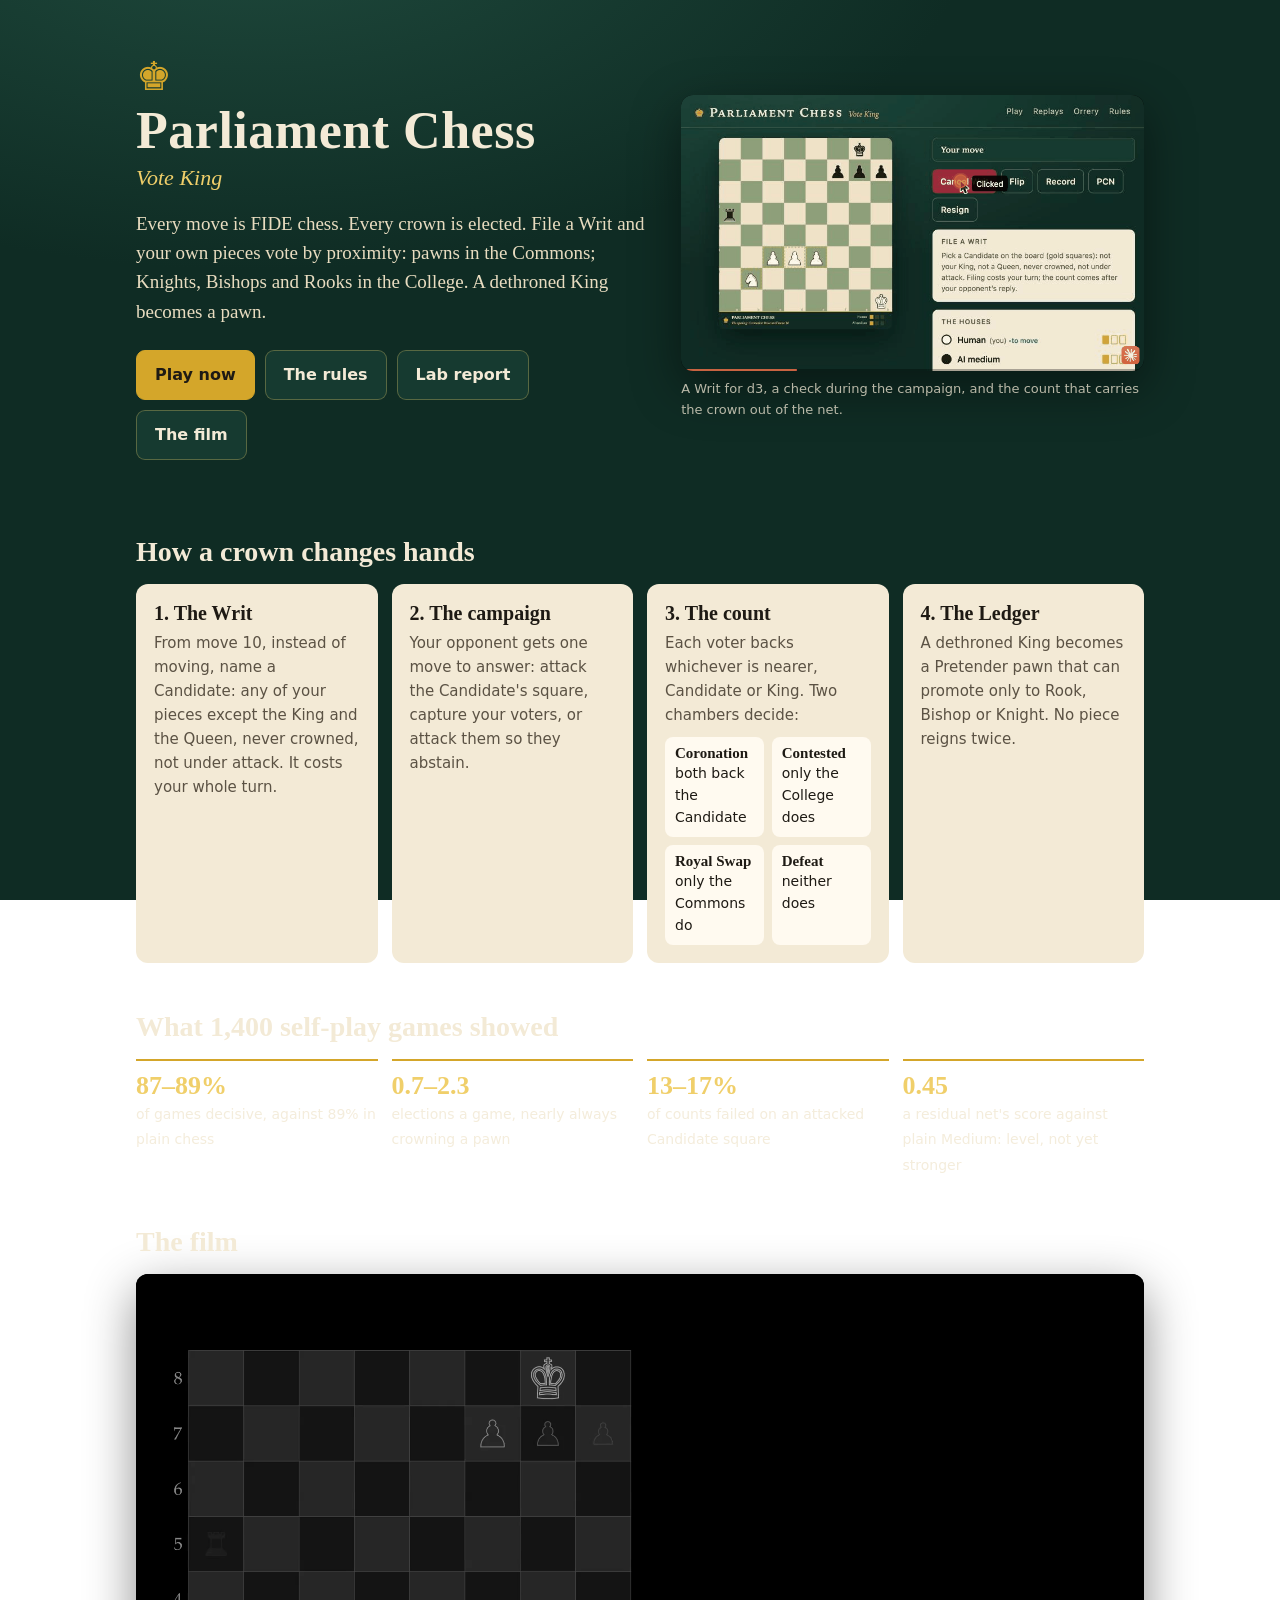
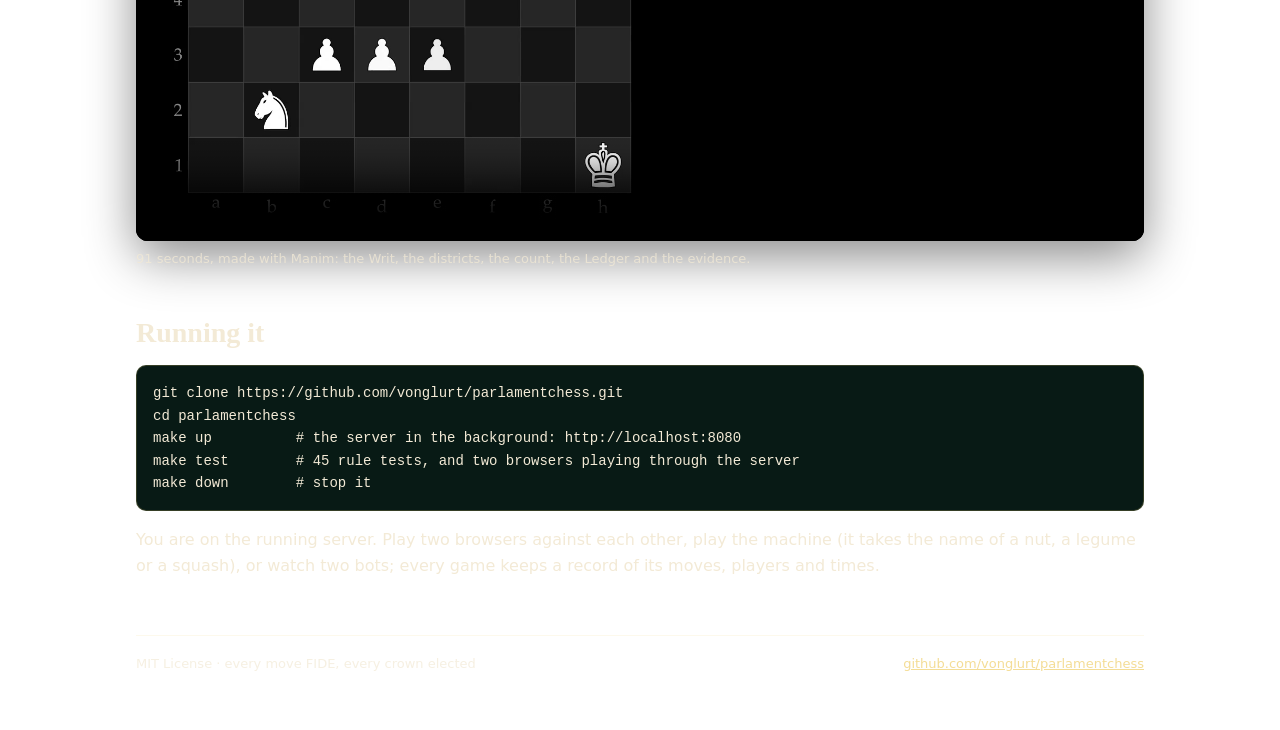
==== public/index.html @ 3780f038 "Parliament Chess: a chess variant where the King is voted in Every move is FIDE chess; one new actio" ====
<!doctype html>
<html lang="en">
<head>
<meta charset="utf-8">
<meta name="viewport" content="width=device-width, initial-scale=1">
<title>Parliament Chess</title>
<meta name="description" content="Every move FIDE, every crown elected: a chess variant where the King is voted in.">
<link rel="icon" href="data:image/svg+xml,%3Csvg xmlns='http://www.w3.org/2000/svg' viewBox='0 0 64 64'%3E%3Crect width='64' height='64' rx='12' fill='%230f2c24'/%3E%3Ctext x='32' y='47' font-size='42' text-anchor='middle' fill='%23d4a62a'%3E%E2%99%9A%3C/text%3E%3C/svg%3E">
<style>
:root { --bench:#0f2c24; --bench-2:#163a30; --parch:#f3ead6; --parch-2:#e8dcc0; --ink:#1e1a14; --ink-2:#5b5244; --gold:#d4a62a; --gold-2:#f0cf6a; --lords:#9b2a3a; --commons:#2f7a57;
  --serif:"Iowan Old Style","Palatino Linotype",Palatino,Georgia,serif; --sans:-apple-system,BlinkMacSystemFont,"Segoe UI",system-ui,sans-serif; --mono:ui-monospace,Menlo,Consolas,monospace; }
* { box-sizing: border-box; }
body { margin: 0; background: radial-gradient(1200px 600px at 20% -10%, #1f4a3d, var(--bench) 60%) fixed; color: var(--parch); font: 16px/1.6 var(--sans); }
a { color: var(--gold-2); }
main { max-width: 1040px; margin: 0 auto; padding: 0 16px 56px; }
header { padding: 56px 0 28px; display: grid; grid-template-columns: minmax(0, 1.1fr) minmax(0, 1fr); gap: 36px; align-items: center; }
@media (max-width: 820px) { header { grid-template-columns: 1fr; padding-top: 32px; } }
.crest { font-size: 40px; color: var(--gold); line-height: 1; }
h1 { font: 600 52px/1.05 var(--serif); margin: 8px 0 6px; letter-spacing: .01em; }
.sub { font: italic 22px var(--serif); color: var(--gold-2); margin: 0 0 18px; }
.lede { font: 19px/1.55 var(--serif); color: var(--parch-2); margin: 0 0 24px; }
.buttons { display: flex; flex-wrap: wrap; gap: 10px; }
.btn { display: inline-block; text-decoration: none; padding: 11px 18px; border-radius: 9px; font-weight: 600; background: var(--bench-2); color: var(--parch); border: 1px solid rgba(240,207,106,.3); }
.btn.gold { background: var(--gold); color: var(--ink); border-color: var(--gold); }
.btn:hover { filter: brightness(1.08); }
figure { margin: 0; }
figure img, figure video { width: 100%; border-radius: 12px; box-shadow: 0 16px 50px rgba(0,0,0,.45); display: block; background: #000; }
figcaption { font-size: 13px; opacity: .75; margin-top: 8px; }
h2 { font: 600 28px var(--serif); margin: 48px 0 16px; }
.cards { display: grid; grid-template-columns: repeat(auto-fit, minmax(230px, 1fr)); gap: 14px; }
.card { background: var(--parch); color: var(--ink); border-radius: 12px; padding: 18px; }
.card h3 { font: 600 20px var(--serif); margin: 0 0 6px; }
.card p { margin: 0; color: var(--ink-2); font-size: 15px; }
.tally { display: grid; grid-template-columns: 1fr 1fr; gap: 8px; margin-top: 10px; font-size: 14px; }
.tally div { background: #fffaf0; border-radius: 8px; padding: 8px 10px; }
.tally b { display: block; font: 600 15px var(--serif); }
pre { background: #081a15; border: 1px solid rgba(240,207,106,.2); border-radius: 10px; padding: 16px; overflow-x: auto; font: 14px/1.6 var(--mono); color: var(--parch); }
.facts { display: grid; grid-template-columns: repeat(auto-fit, minmax(200px, 1fr)); gap: 14px; }
.fact { border-top: 2px solid var(--gold); padding-top: 10px; }
.fact b { display: block; font: 600 26px var(--serif); color: var(--gold-2); }
.fact span { font-size: 14px; opacity: .85; }
footer { border-top: 1px solid rgba(240,207,106,.18); margin-top: 56px; padding-top: 18px; font-size: 13px; opacity: .7; display: flex; justify-content: space-between; flex-wrap: wrap; gap: 8px; }
</style>
</head>
<body>
<main>
<header>
  <div>
    <div class="crest">&#9818;&#xFE0E;</div>
    <h1>Parliament Chess</h1>
    <p class="sub">Vote King</p>
    <p class="lede">Every move is FIDE chess. Every crown is elected. File a Writ and your own pieces vote by proximity: pawns in the Commons; Knights, Bishops and Rooks in the College. A dethroned King becomes a pawn.</p>
    <div class="buttons">
      <a class="btn gold" href="/play.html">Play now</a>
      <a class="btn" href="/play.html?rules=1">The rules</a>
      <a class="btn" href="/docs/parliament-chess-lab-report.html">Lab report</a>
      <a class="btn" href="#film">The film</a>
    </div>
  </div>
  <figure>
    <img src="/docs/media/parliament_chess_writ_and_count.gif" alt="A Writ is filed for the d3 pawn; the opponent checks; the count crowns the pawn and the old King becomes a Pretender pawn">
    <figcaption>A Writ for d3, a check during the campaign, and the count that carries the crown out of the net.</figcaption>
  </figure>
</header>

<h2>How a crown changes hands</h2>
<div class="cards">
  <div class="card"><h3>1. The Writ</h3><p>From move 10, instead of moving, name a Candidate: any of your pieces except the King and the Queen, never crowned, not under attack. It costs your whole turn.</p></div>
  <div class="card"><h3>2. The campaign</h3><p>Your opponent gets one move to answer: attack the Candidate's square, capture your voters, or attack them so they abstain.</p></div>
  <div class="card"><h3>3. The count</h3><p>Each voter backs whichever is nearer, Candidate or King. Two chambers decide:</p>
    <div class="tally"><div><b>Coronation</b>both back the Candidate</div><div><b>Contested</b>only the College does</div><div><b>Royal Swap</b>only the Commons do</div><div><b>Defeat</b>neither does</div></div></div>
  <div class="card"><h3>4. The Ledger</h3><p>A dethroned King becomes a Pretender pawn that can promote only to Rook, Bishop or Knight. No piece reigns twice.</p></div>
</div>

<h2>What 1,400 self-play games showed</h2>
<div class="facts">
  <div class="fact"><b>87&ndash;89%</b><span>of games decisive, against 89% in plain chess</span></div>
  <div class="fact"><b>0.7&ndash;2.3</b><span>elections a game, nearly always crowning a pawn</span></div>
  <div class="fact"><b>13&ndash;17%</b><span>of counts failed on an attacked Candidate square</span></div>
  <div class="fact"><b>0.45</b><span>a residual net's score against plain Medium: level, not yet stronger</span></div>
</div>

<h2 id="film">The film</h2>
<figure>
  <video controls preload="metadata" poster="/docs/media/still-board.png" src="/docs/media/parliament_chess.mp4"></video>
  <figcaption>91 seconds, made with Manim: the Writ, the districts, the count, the Ledger and the evidence.</figcaption>
</figure>

<h2 id="run">Running it</h2>
<pre>git clone https://github.com/vonglurt/parlamentchess.git
cd parlamentchess
make up          # the server in the background: http://localhost:8080
make test        # 45 rule tests, and two browsers playing through the server
make down        # stop it</pre>
<p>You are on the running server. Play two browsers against each other, play the machine (it takes the name of a nut, a legume or a squash), or watch two bots; every game keeps a record of its moves, players and times.</p>

<footer>
  <span>MIT License &middot; every move FIDE, every crown elected</span>
  <span><a href="https://github.com/vonglurt/parlamentchess">github.com/vonglurt/parlamentchess</a></span>
</footer>
</main>
</body>
</html>
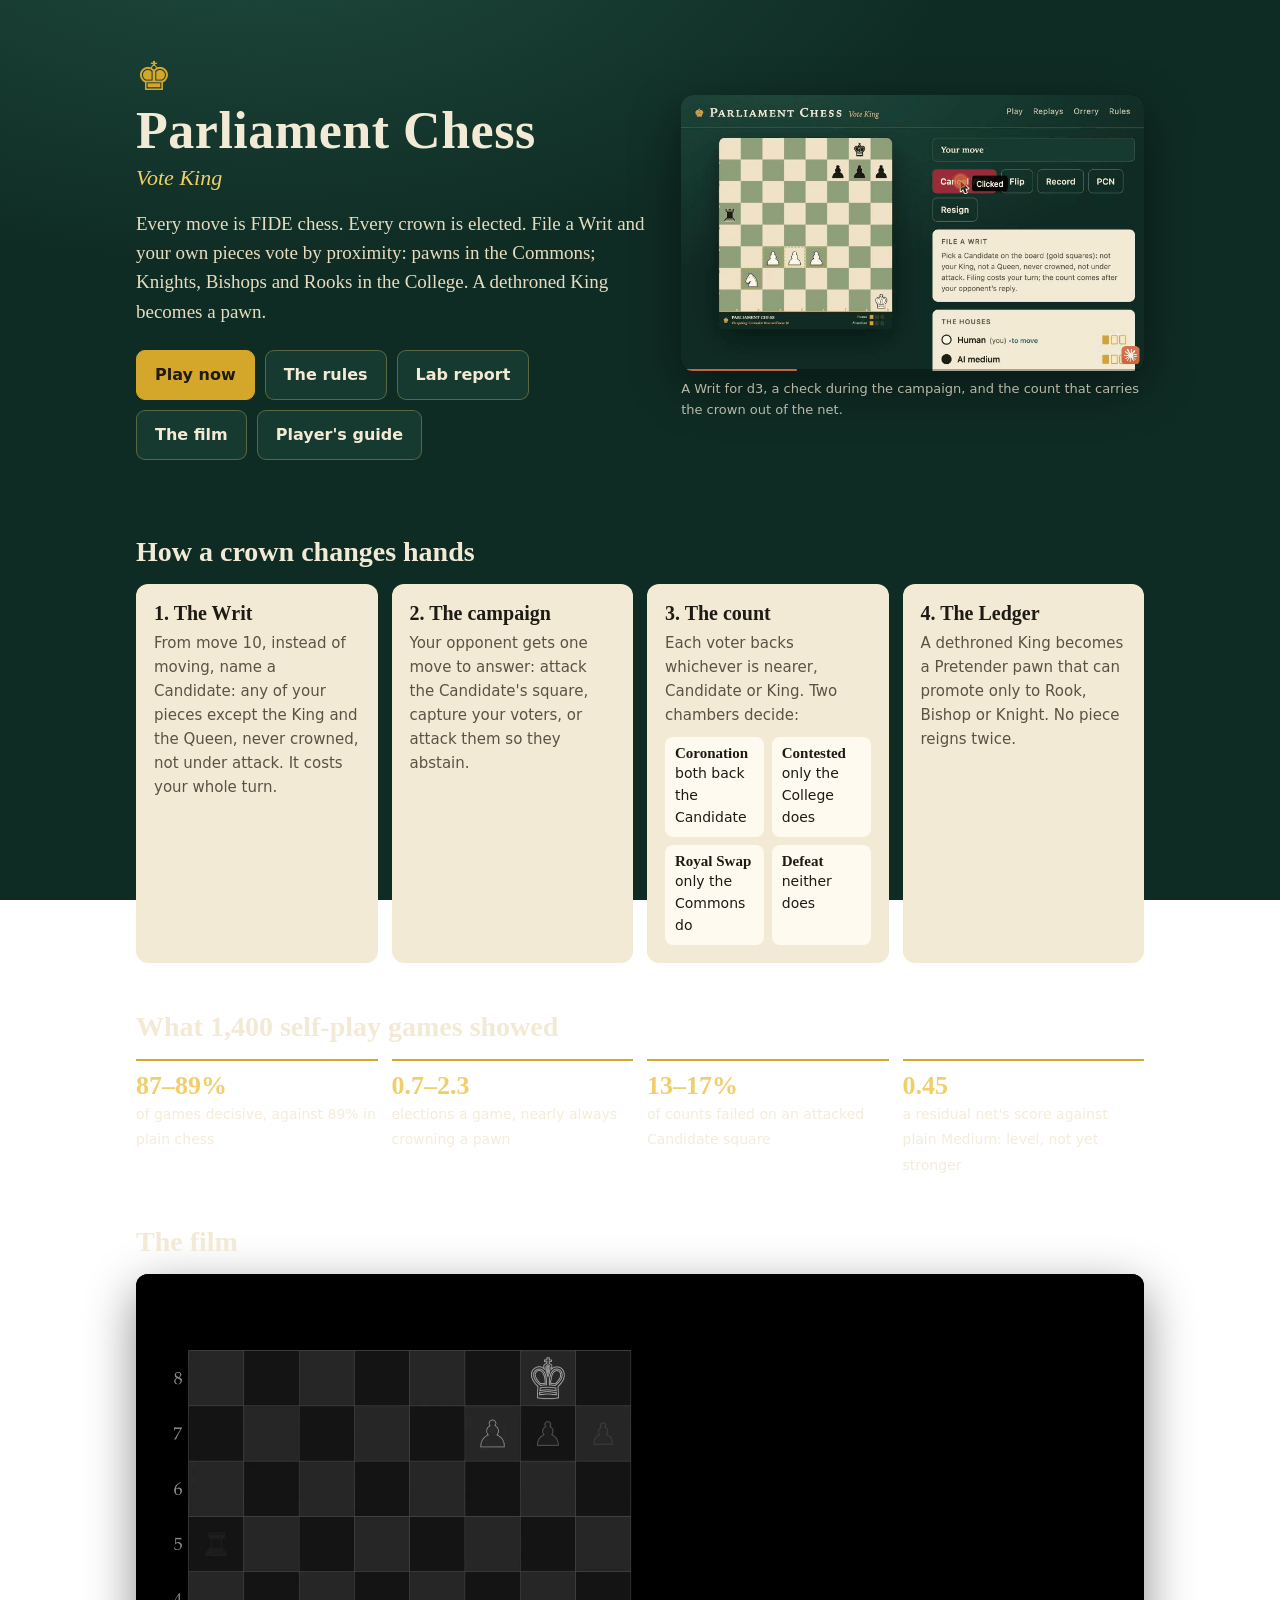
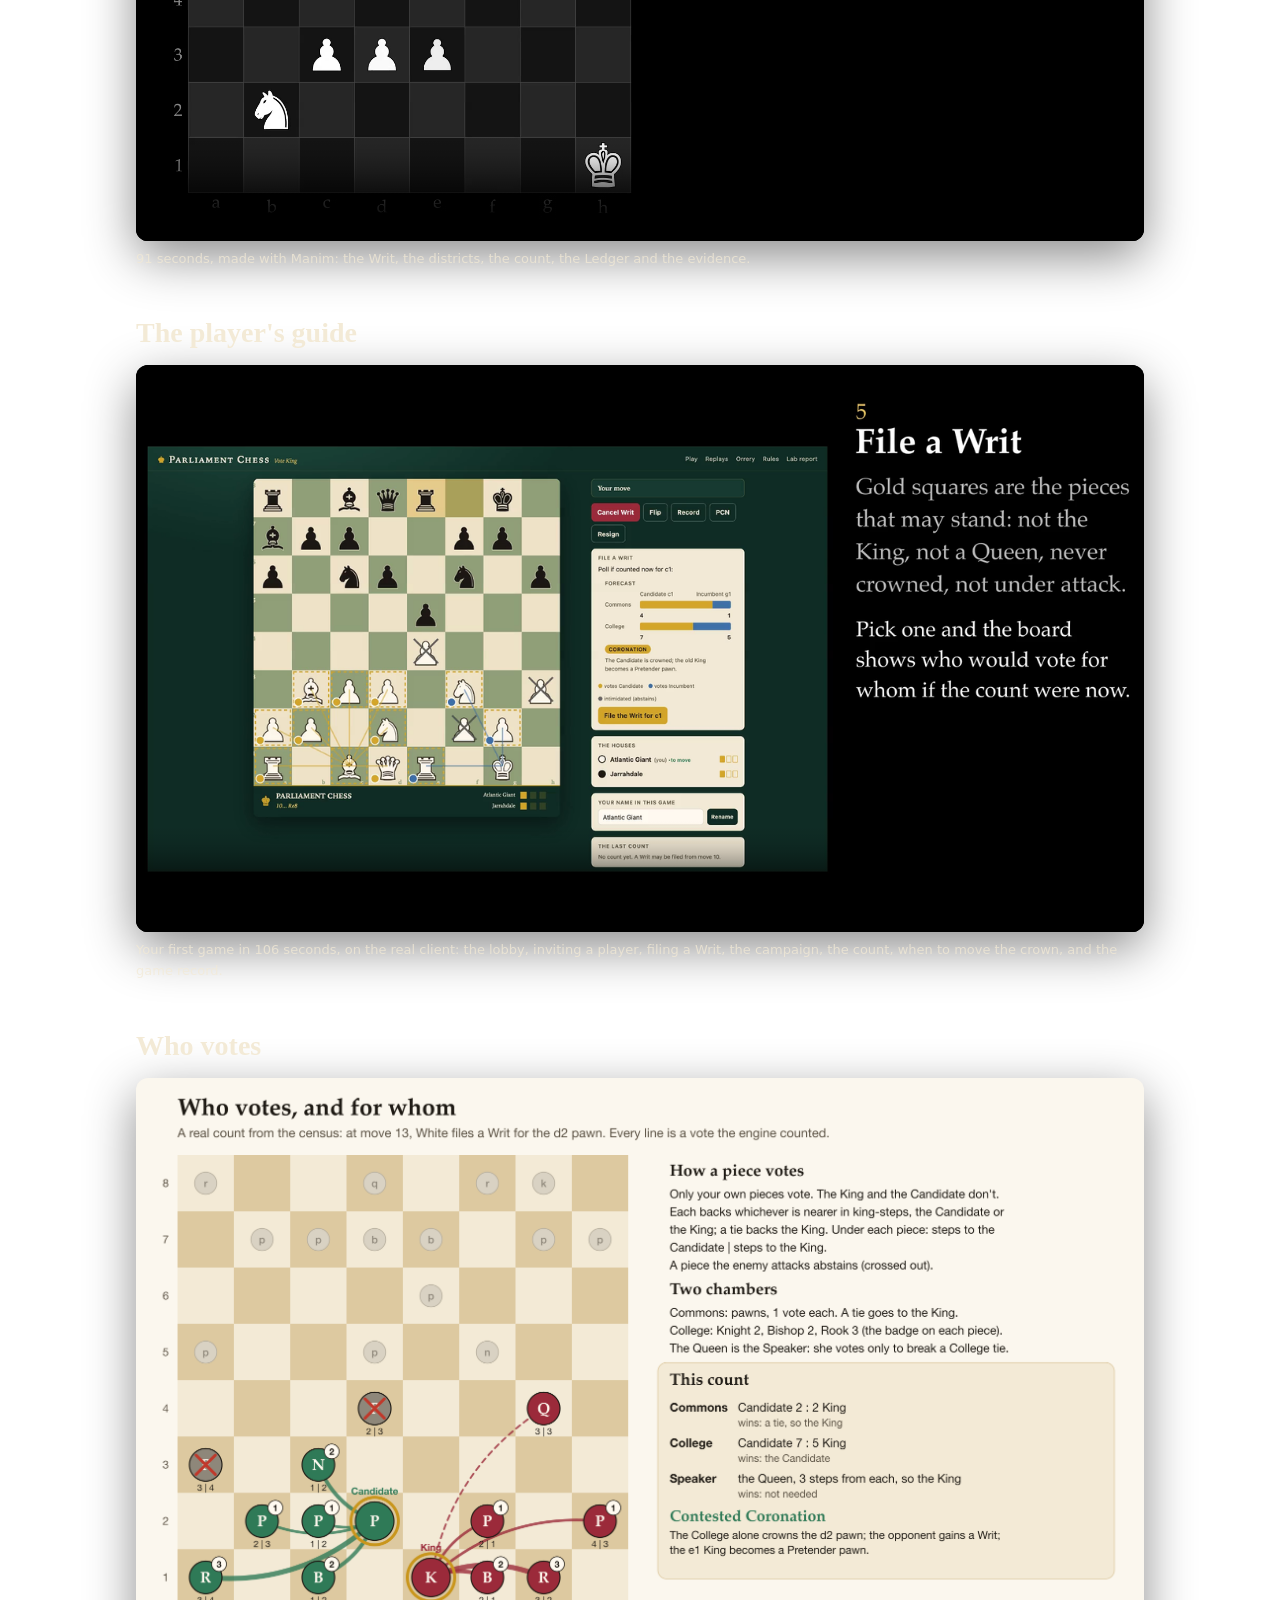
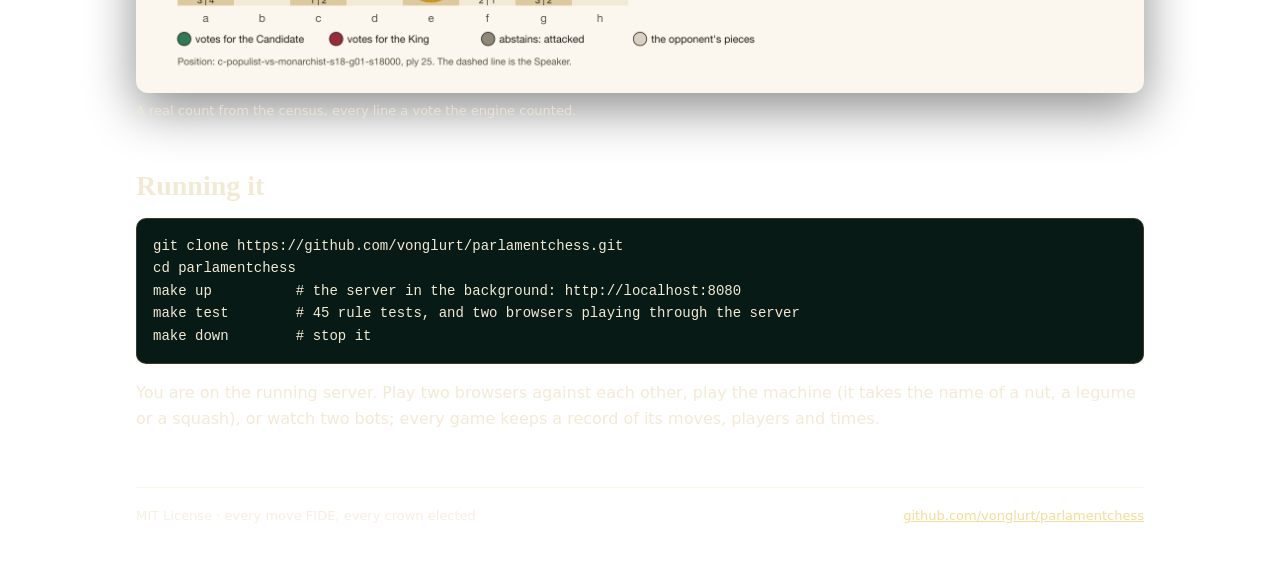
==== commit fac8987d: "Teach the net to govern: election gate, deterministic start, growth, cookies - A generation is elect" ====
--- a/public/index.html
+++ b/public/index.html
@@ -55,6 +55,7 @@
       <a class="btn" href="/play.html?rules=1">The rules</a>
       <a class="btn" href="/docs/parliament-chess-lab-report.html">Lab report</a>
       <a class="btn" href="#film">The film</a>
+      <a class="btn" href="#guide">Player's guide</a>
     </div>
   </div>
   <figure>
@@ -86,6 +87,18 @@
   <figcaption>91 seconds, made with Manim: the Writ, the districts, the count, the Ledger and the evidence.</figcaption>
 </figure>
 
+<h2 id="guide">The player's guide</h2>
+<figure>
+  <video controls preload="metadata" poster="/docs/media/still-guide.png" src="/docs/media/players_guide.mp4"></video>
+  <figcaption>Your first game in 106 seconds, on the real client: the lobby, inviting a player, filing a Writ, the campaign, the count, when to move the crown, and the game record.</figcaption>
+</figure>
+
+<h2 id="votes">Who votes</h2>
+<figure>
+  <img src="/docs/media/fig-election.png" alt="A real count: each of White's pieces backs the nearer of the Candidate on d2 and the King on e1; two attacked pieces abstain; the College crowns the Candidate">
+  <figcaption>A real count from the census, every line a vote the engine counted.</figcaption>
+</figure>
+
 <h2 id="run">Running it</h2>
 <pre>git clone https://github.com/vonglurt/parlamentchess.git
 cd parlamentchess
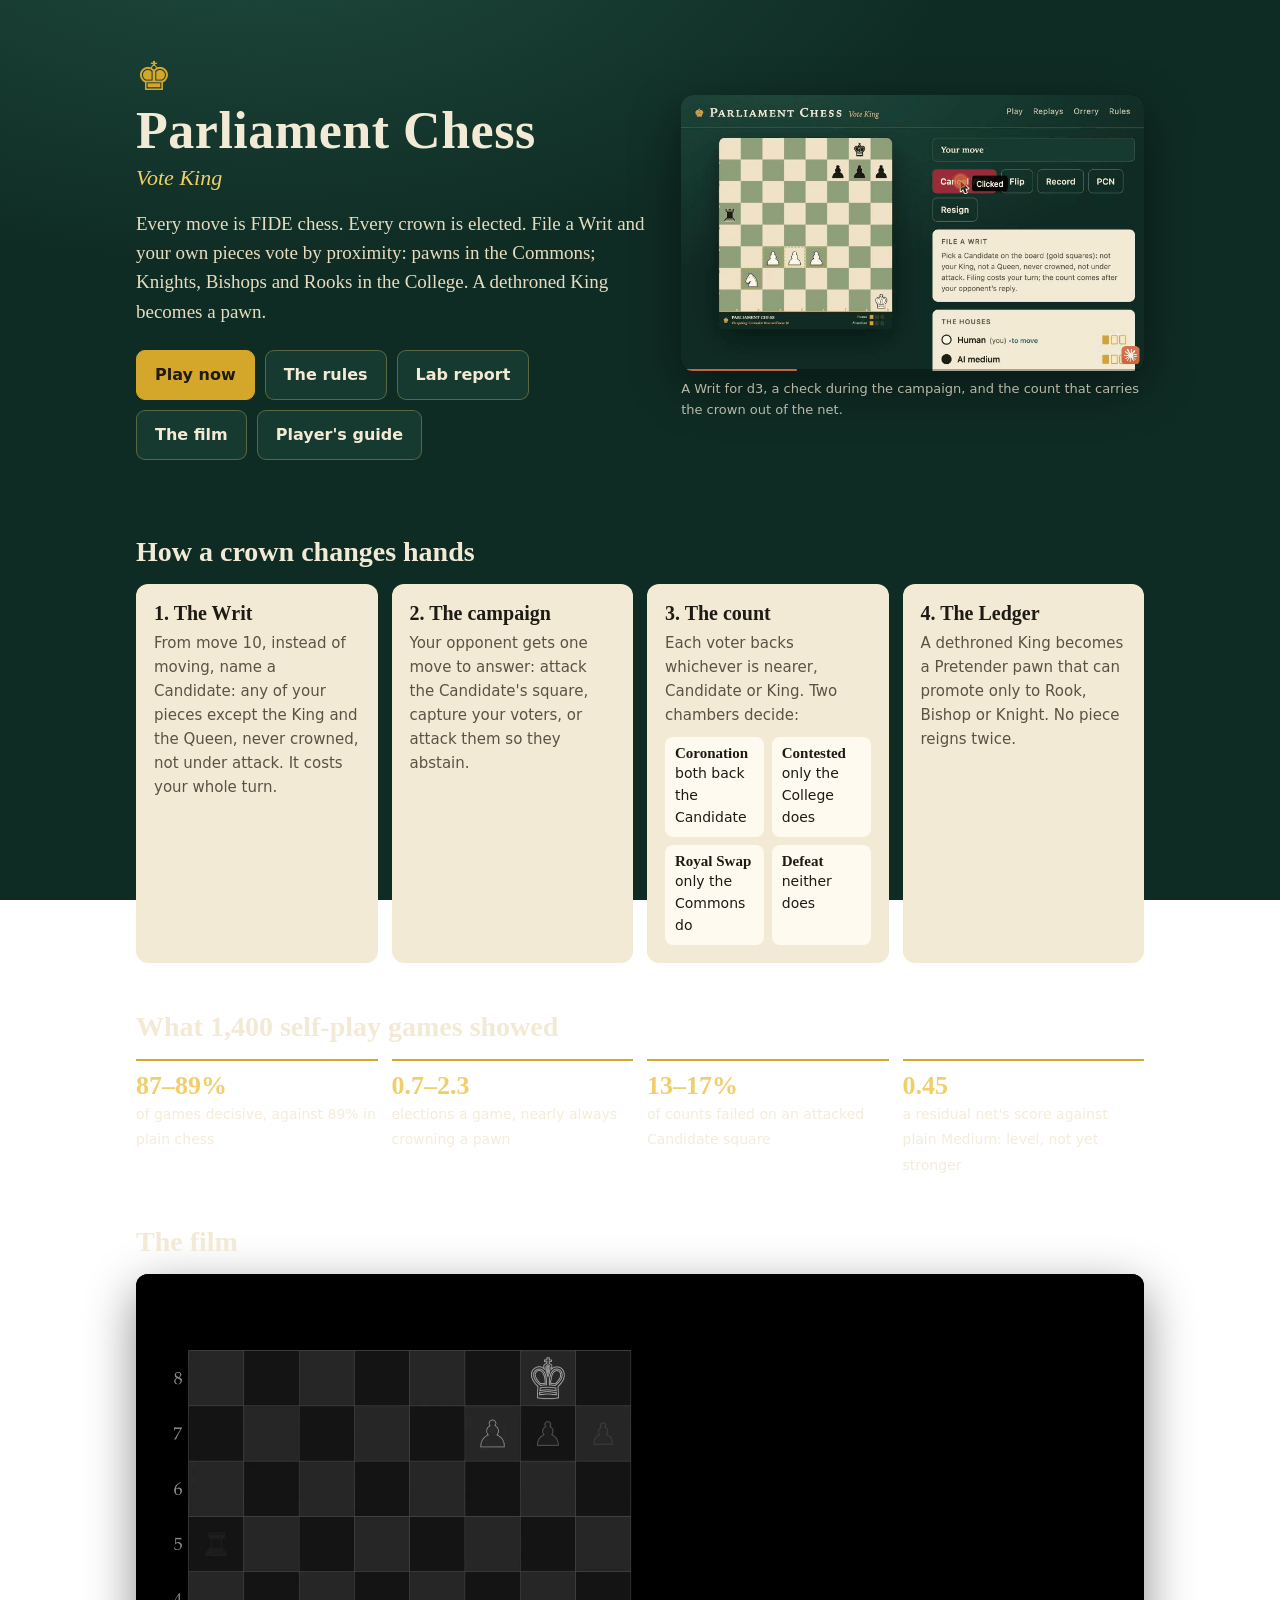
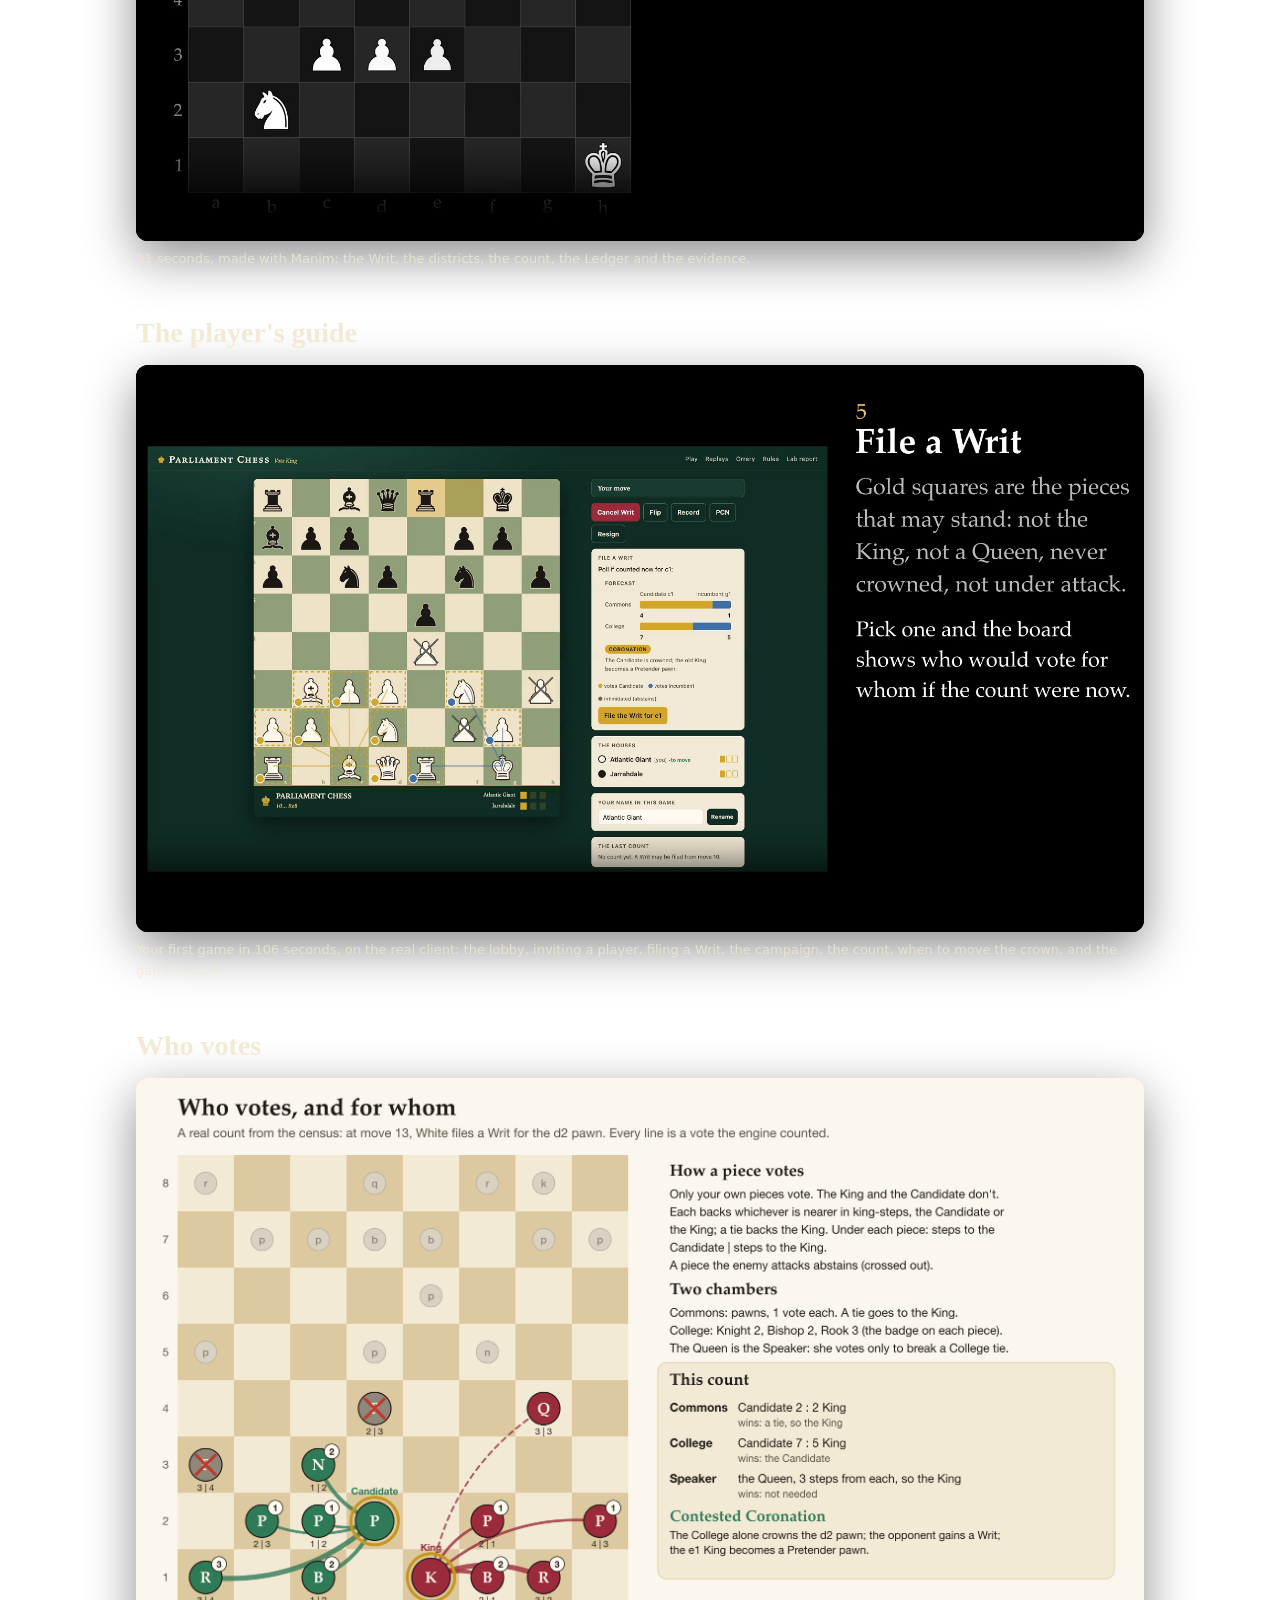
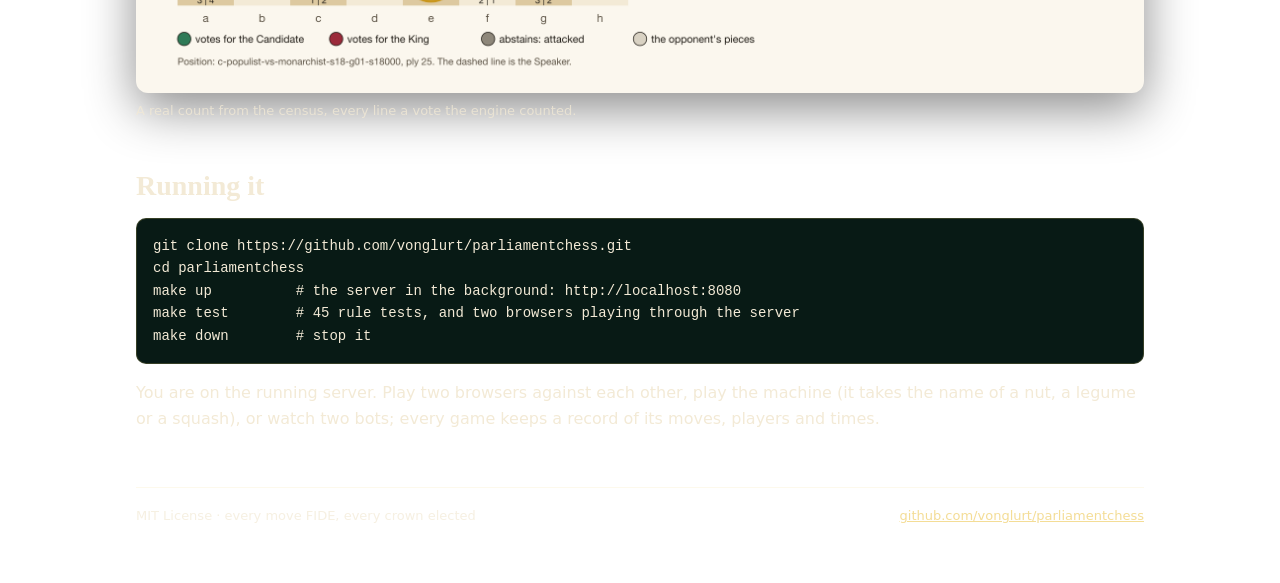
==== commit 95350920: "README as a player's guide; the repository is now parliamentchess - README: play in a minute, how a " ====
--- a/public/index.html
+++ b/public/index.html
@@ -100,8 +100,8 @@
 </figure>
 
 <h2 id="run">Running it</h2>
-<pre>git clone https://github.com/vonglurt/parlamentchess.git
-cd parlamentchess
+<pre>git clone https://github.com/vonglurt/parliamentchess.git
+cd parliamentchess
 make up          # the server in the background: http://localhost:8080
 make test        # 45 rule tests, and two browsers playing through the server
 make down        # stop it</pre>
@@ -109,7 +109,7 @@
 
 <footer>
   <span>MIT License &middot; every move FIDE, every crown elected</span>
-  <span><a href="https://github.com/vonglurt/parlamentchess">github.com/vonglurt/parlamentchess</a></span>
+  <span><a href="https://github.com/vonglurt/parliamentchess">github.com/vonglurt/parliamentchess</a></span>
 </footer>
 </main>
 </body>
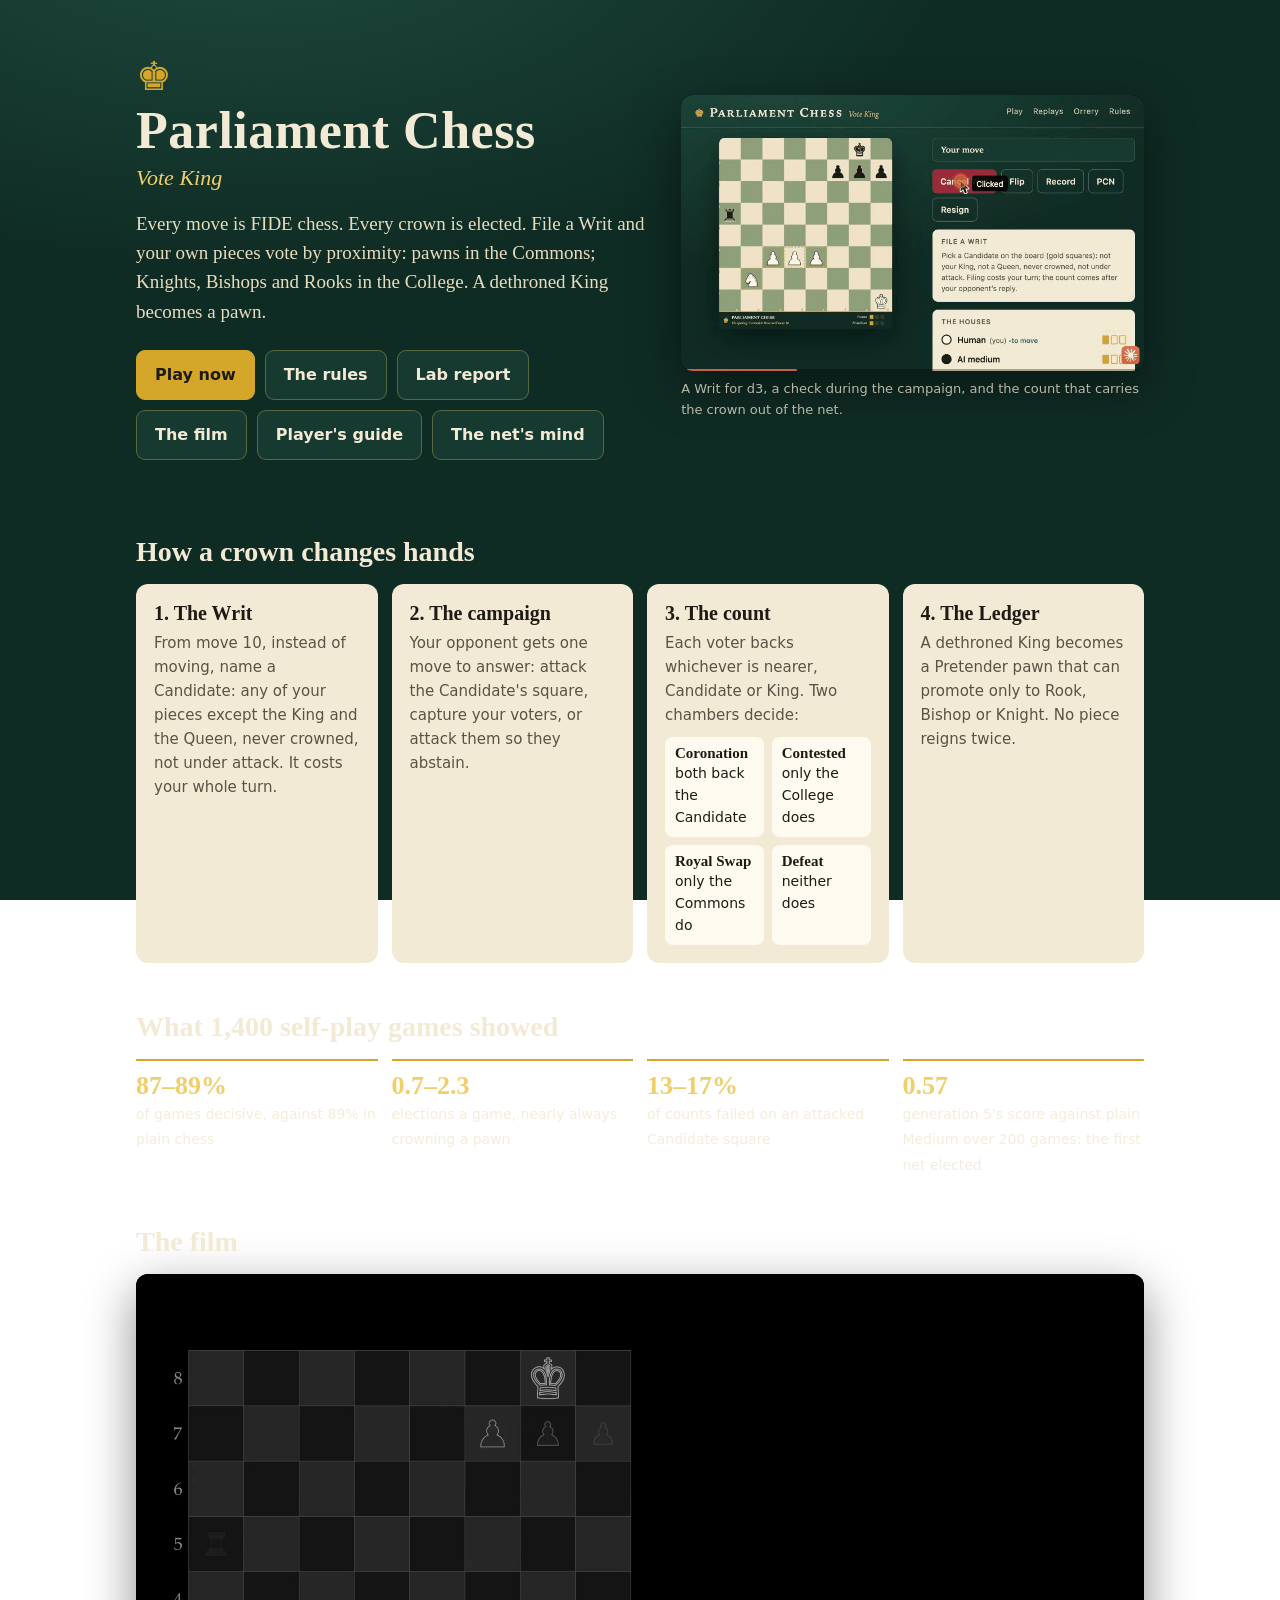
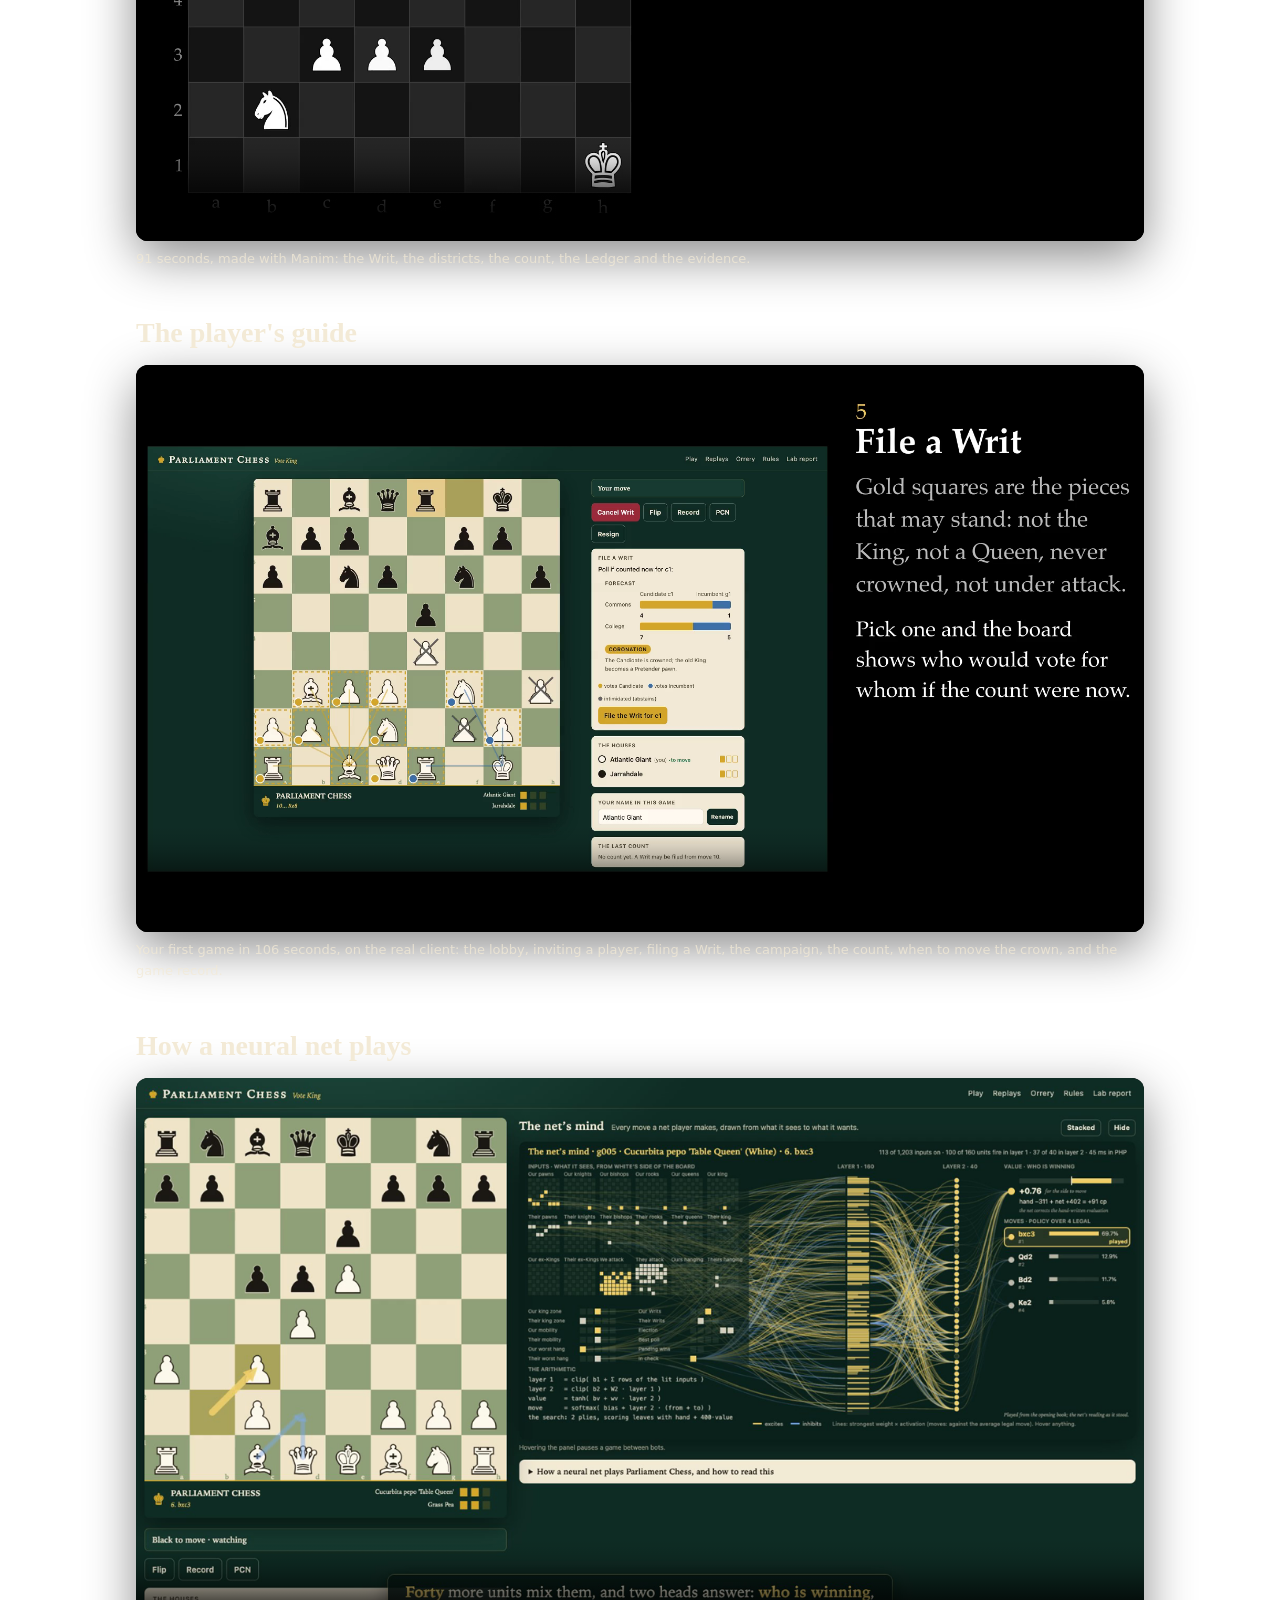
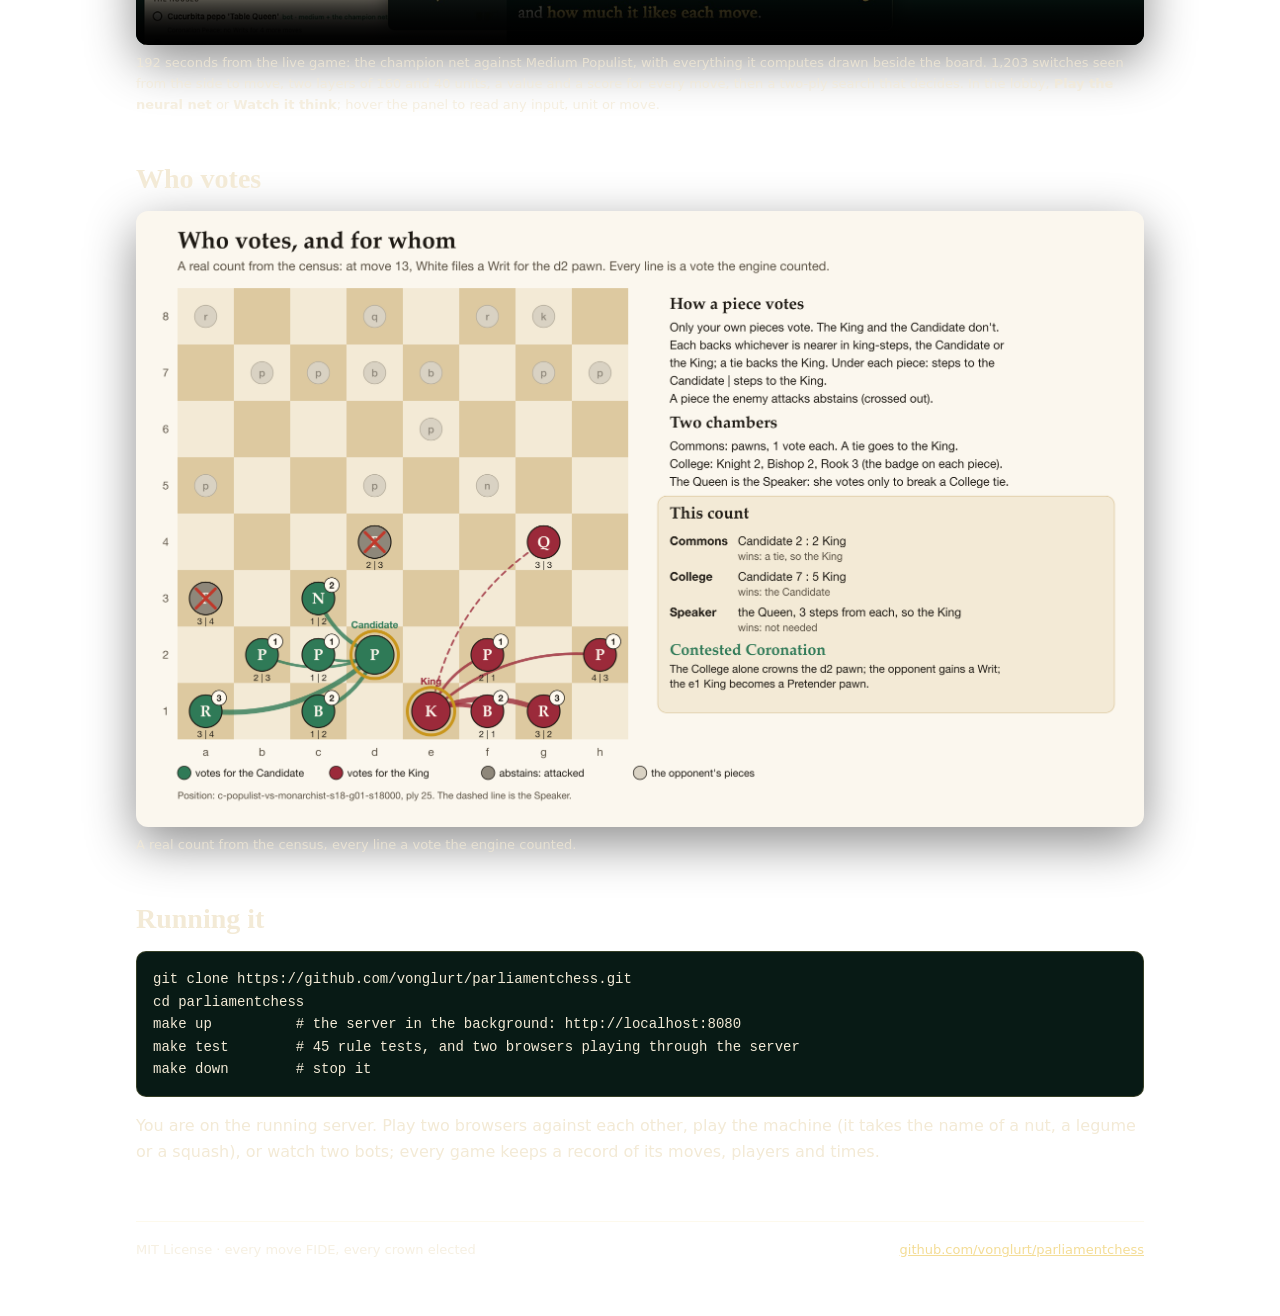
==== commit 147bee6a: "The net's mind per side, early stopping, and a sturdier fleet pipeline The net's mind (Lab Report XI" ====
--- a/public/index.html
+++ b/public/index.html
@@ -56,6 +56,7 @@
       <a class="btn" href="/docs/parliament-chess-lab-report.html">Lab report</a>
       <a class="btn" href="#film">The film</a>
       <a class="btn" href="#guide">Player's guide</a>
+      <a class="btn" href="#net">The net's mind</a>
     </div>
   </div>
   <figure>
@@ -78,7 +79,7 @@
   <div class="fact"><b>87&ndash;89%</b><span>of games decisive, against 89% in plain chess</span></div>
   <div class="fact"><b>0.7&ndash;2.3</b><span>elections a game, nearly always crowning a pawn</span></div>
   <div class="fact"><b>13&ndash;17%</b><span>of counts failed on an attacked Candidate square</span></div>
-  <div class="fact"><b>0.45</b><span>a residual net's score against plain Medium: level, not yet stronger</span></div>
+  <div class="fact"><b>0.57</b><span>generation 5's score against plain Medium over 200 games: the first net elected</span></div>
 </div>
 
 <h2 id="film">The film</h2>
@@ -91,6 +92,12 @@
 <figure>
   <video controls preload="metadata" poster="/docs/media/still-guide.png" src="/docs/media/players_guide.mp4"></video>
   <figcaption>Your first game in 106 seconds, on the real client: the lobby, inviting a player, filing a Writ, the campaign, the count, when to move the crown, and the game record.</figcaption>
+</figure>
+
+<h2 id="net">How a neural net plays</h2>
+<figure>
+  <video controls preload="metadata" poster="/docs/media/still-net-mind.png" src="/docs/media/net_mind.mp4"></video>
+  <figcaption>192 seconds from the live game: the champion net against Medium Populist, with everything it computes drawn beside the board. 1,203 switches seen from the side to move, two layers of 160 and 40 units, a value and a score for every move, then a two-ply search that decides. In the lobby, <b>Play the neural net</b> or <b>Watch it think</b>; hover the panel to read any input, unit or move.</figcaption>
 </figure>
 
 <h2 id="votes">Who votes</h2>
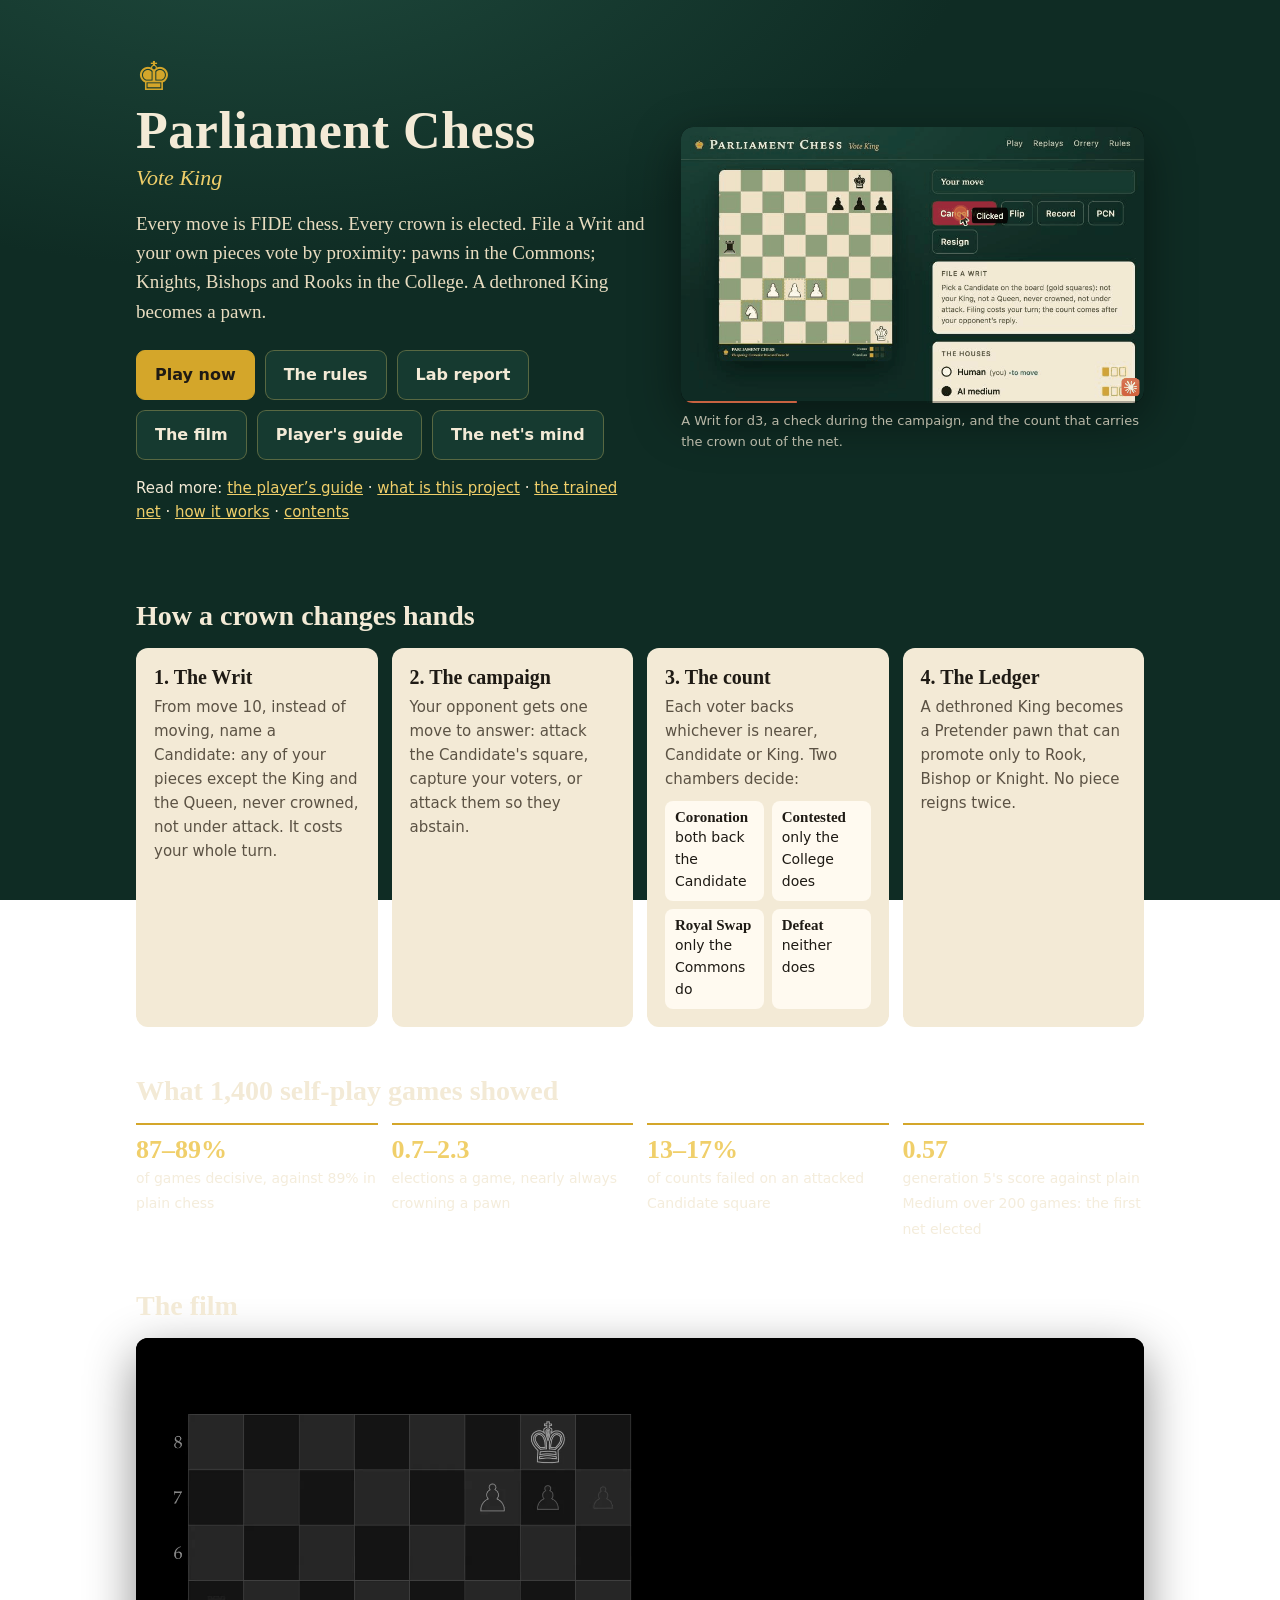
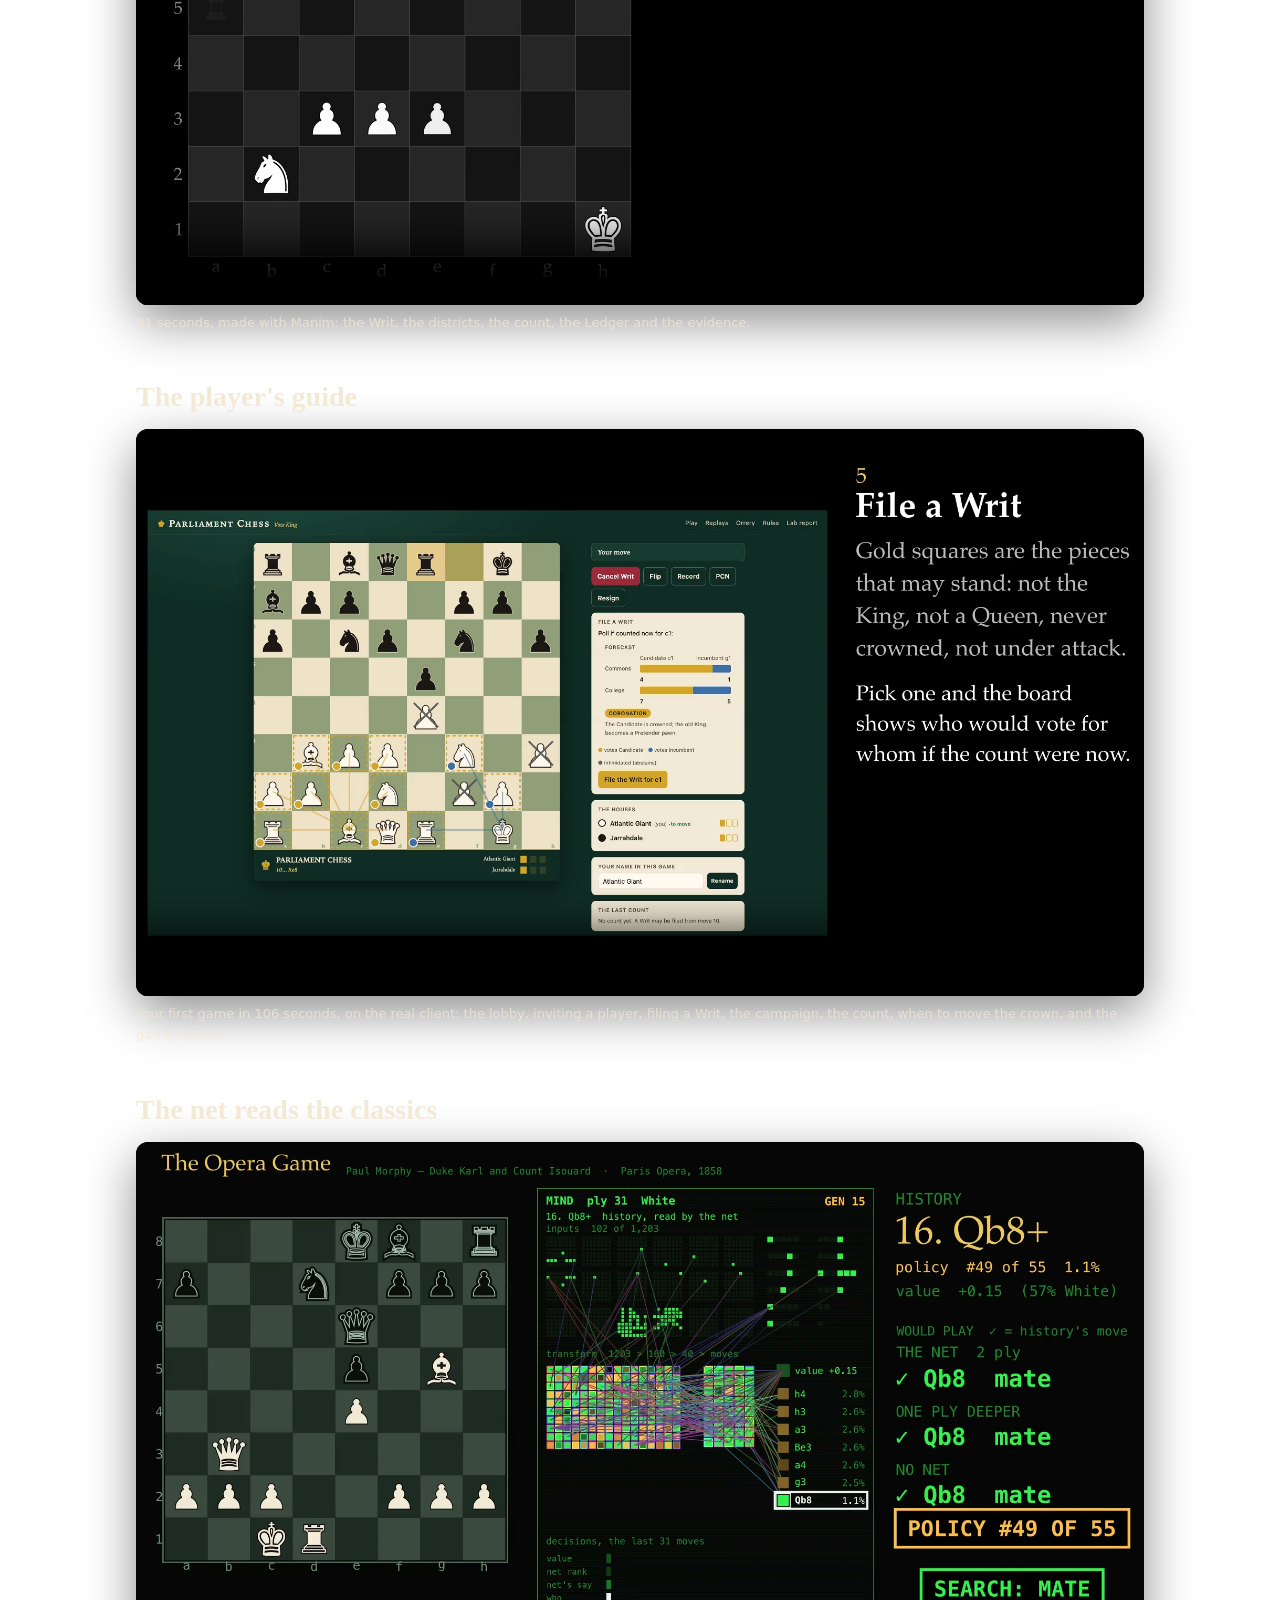
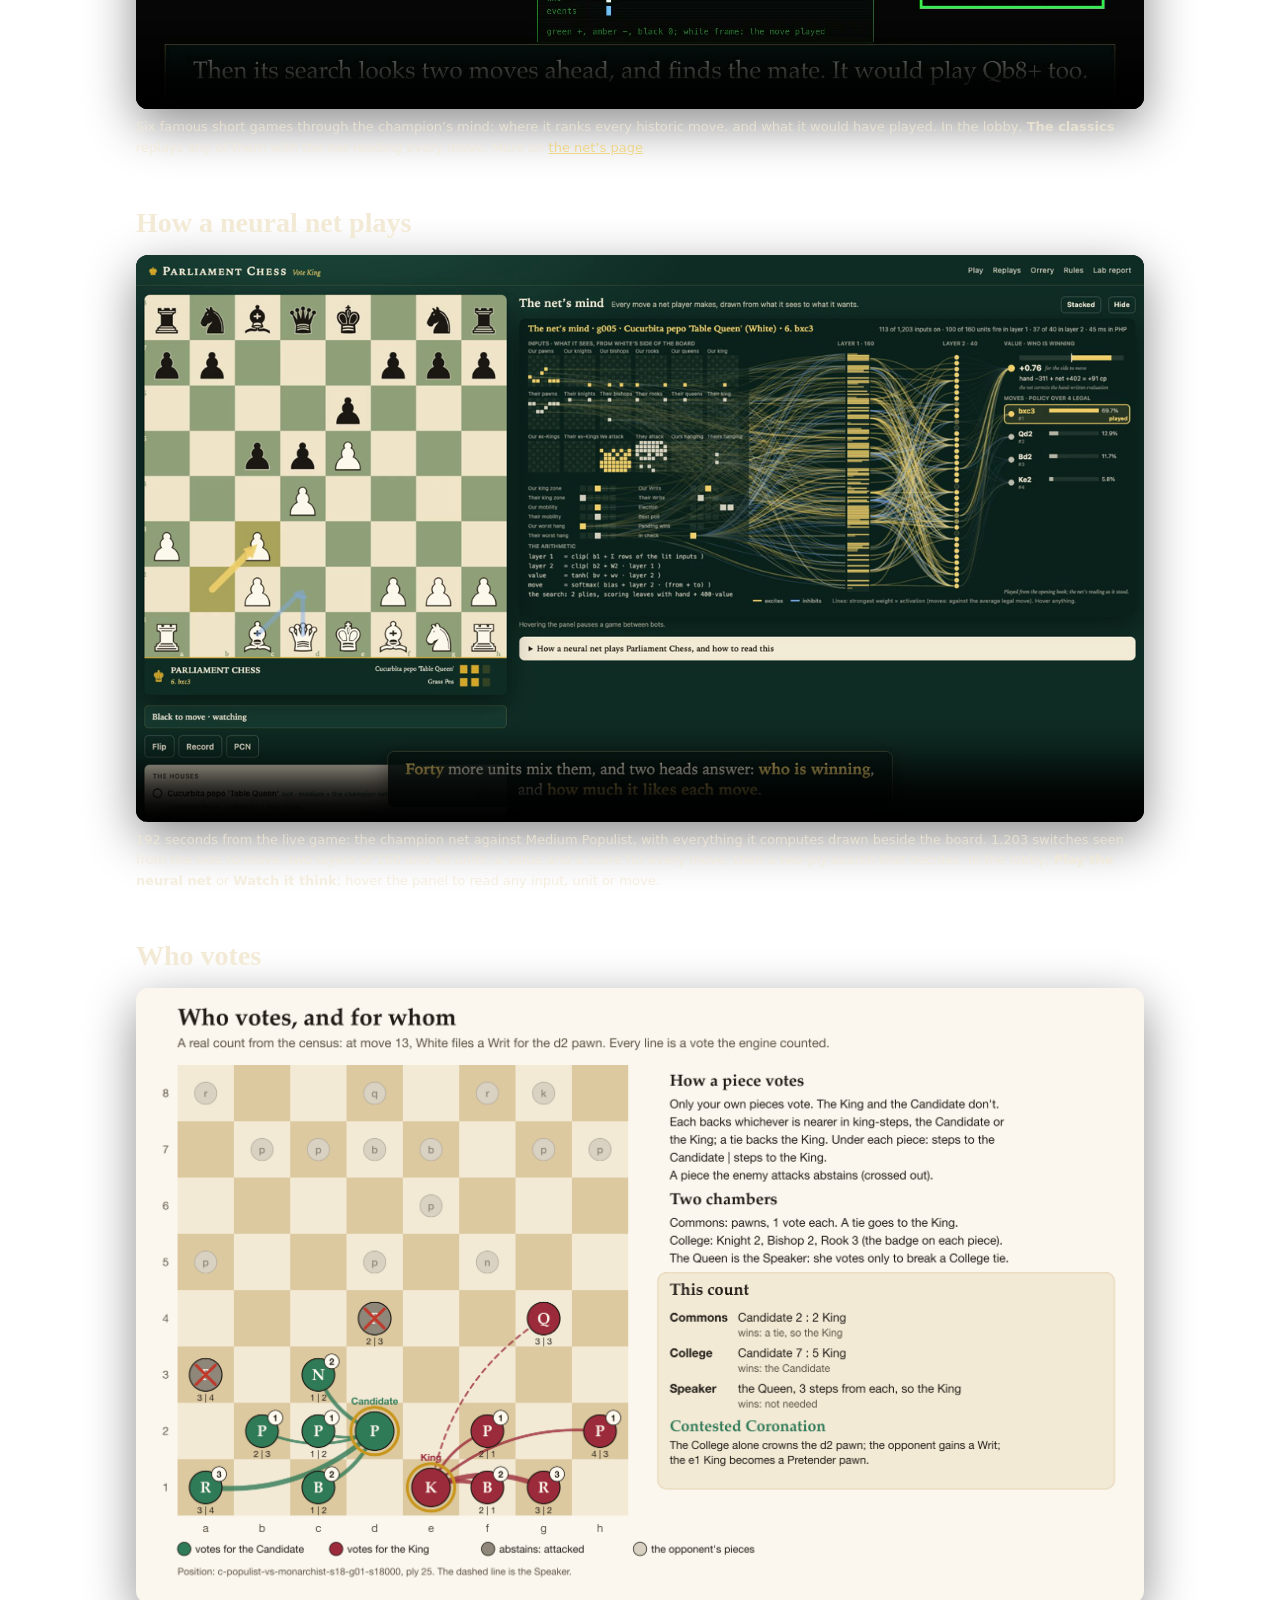
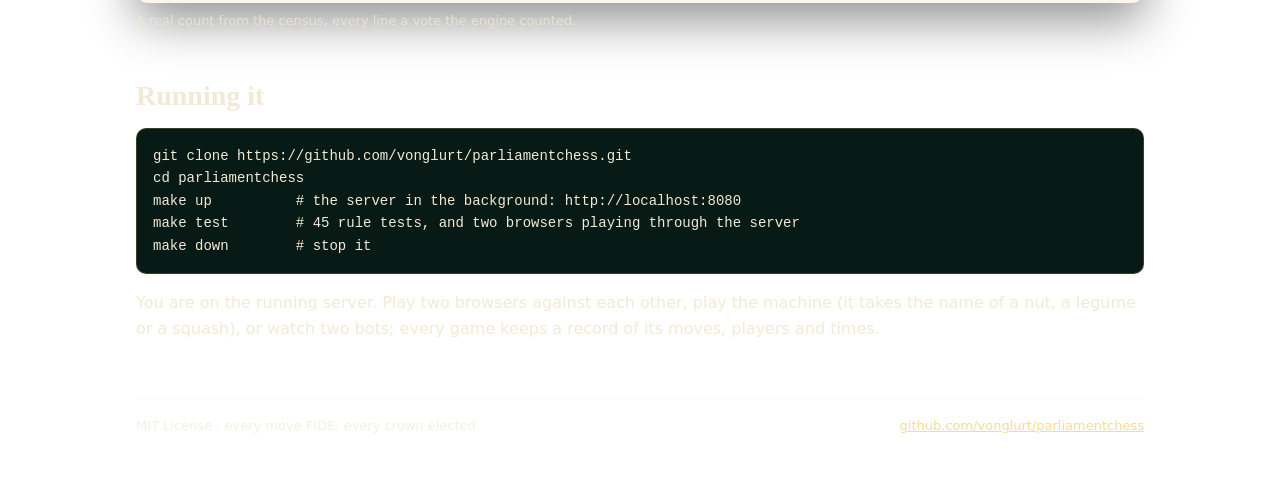
==== commit 95b5d0ef: "Docs site, the classics through the net's eyes, training figures, and a film - docs/: a splash page " ====
--- a/public/index.html
+++ b/public/index.html
@@ -58,6 +58,7 @@
       <a class="btn" href="#guide">Player's guide</a>
       <a class="btn" href="#net">The net's mind</a>
     </div>
+    <p style="margin:16px 0 0;font-size:15px">Read more: <a href="/docs/guide.html">the player&rsquo;s guide</a> &middot; <a href="/docs/about.html">what is this project</a> &middot; <a href="/docs/net.html">the trained net</a> &middot; <a href="/docs/technical.html">how it works</a> &middot; <a href="/docs/contents.html">contents</a></p>
   </div>
   <figure>
     <img src="/docs/media/parliament_chess_writ_and_count.gif" alt="A Writ is filed for the d3 pawn; the opponent checks; the count crowns the pawn and the old King becomes a Pretender pawn">
@@ -94,6 +95,12 @@
   <figcaption>Your first game in 106 seconds, on the real client: the lobby, inviting a player, filing a Writ, the campaign, the count, when to move the crown, and the game record.</figcaption>
 </figure>
 
+<h2 id="classics">The net reads the classics</h2>
+<figure>
+  <video controls preload="metadata" poster="/docs/media/still-net-classics.png" src="/docs/media/net_classics.mp4"></video>
+  <figcaption>Six famous short games through the champion&rsquo;s mind: where it ranks every historic move, and what it would have played. In the lobby, <b>The classics</b> replays any of them with the net reading every move. More on <a href="/docs/net.html">the net&rsquo;s page</a>.</figcaption>
+</figure>
+
 <h2 id="net">How a neural net plays</h2>
 <figure>
   <video controls preload="metadata" poster="/docs/media/still-net-mind.png" src="/docs/media/net_mind.mp4"></video>
